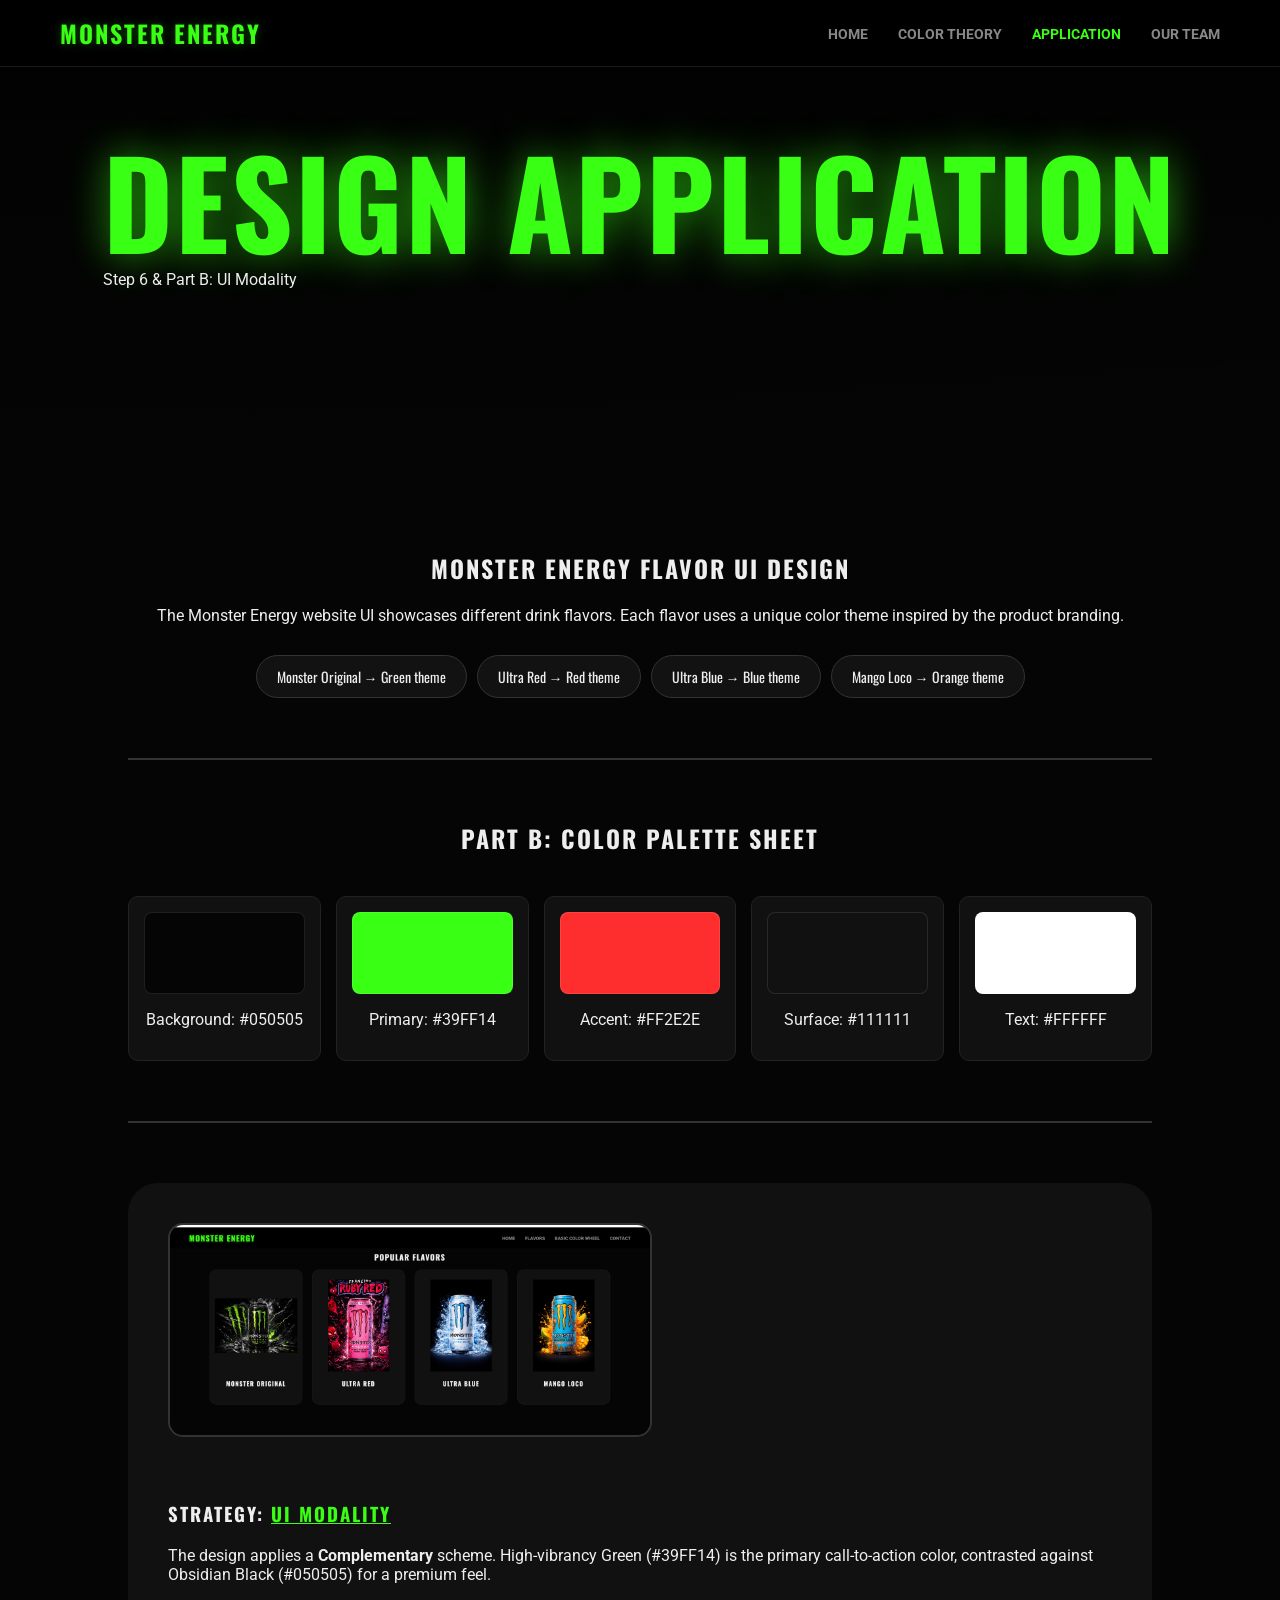
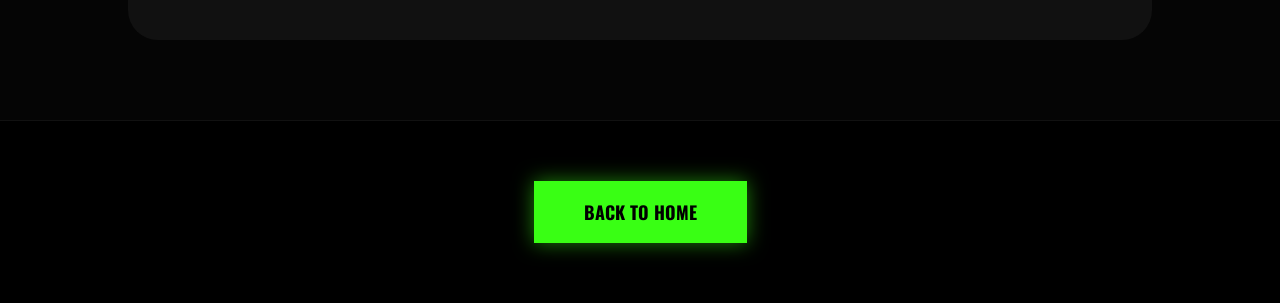
==== application.html @ ae4d070b "Add team and application pages, update navigation links, and configure live server settings" ====
<!DOCTYPE html>
<html lang="en">
<head>
    <meta charset="UTF-8">
    <meta name="viewport" content="width=device-width, initial-scale=1.0">
    <title>Monster Lab | Application</title>
    <link rel="stylesheet" href="style.css">
</head>
<body class="theory-body">

<nav>
    <div class="logo"><h2>Monster Energy</h2></div>
    <ul>
        <li><a href="index.html">Home</a></li>
        <li><a href="colors.html">Color Theory</a></li>
        <li><a href="application.html" style="color: #39ff14;">Application</a></li>
        <li><a href="team.html">Our Team</a></li>
    </ul>
</nav>

<section class="theory-hero" style="height: 50vh;">
    <div class="hero-content">
        <h1 class="glow-text">Design Application</h1>
        <p>Step 6 & Part B: UI Modality</p>
    </div>
</section>

<section class="theory-main">
    <div class="analysis-section">
        <h2 class="section-title">Monster Energy Flavor UI Design</h2>
        <p class="theory-intro">
            The Monster Energy website UI showcases different drink flavors. Each flavor uses a unique color theme inspired by the product branding.
        </p>
        <div class="flavor-pills">
            <span class="pill green">Monster Original → Green theme</span>
            <span class="pill red">Ultra Red → Red theme</span>
            <span class="pill blue">Ultra Blue → Blue theme</span>
            <span class="pill orange">Mango Loco → Orange theme</span>
        </div>
    </div>

    <hr class="jagged-divider">

    <h2 class="section-title">Part B: Color Palette Sheet</h2>
    <div class="palette-grid">
        <div class="palette-item"><div class="color-block" style="background: #050505;"></div><p>Background: #050505</p></div>
        <div class="palette-item"><div class="color-block" style="background: #39FF14;"></div><p>Primary: #39FF14</p></div>
        <div class="palette-item"><div class="color-block" style="background: #FF2E2E;"></div><p>Accent: #FF2E2E</p></div>
        <div class="palette-item"><div class="color-block" style="background: #111111;"></div><p>Surface: #111111</p></div>
        <div class="palette-item"><div class="color-block" style="background: #FFFFFF;"></div><p>Text: #FFFFFF</p></div>
    </div>

    <hr class="jagged-divider">

    <div class="analysis-flex">
        <div class="ss-box"><img src="images/site-screenshot.png" class="ss-img"></div>
        <div class="analysis-content">
            <h3>Strategy: <span class="highlight">UI Modality</span></h3>
            <p>The design applies a <strong>Complementary</strong> scheme. High-vibrancy Green (#39FF14) is the primary call-to-action color, contrasted against Obsidian Black (#050505) for a premium feel.</p>
        </div>
    </div>
</section>

<footer>
    <a href="index.html" class="pulse-btn">Back to Home</a>
</footer>

</body>
</html>
---- style.css ----
/* 1. SETUP & FONTS */
@import url('https://fonts.googleapis.com/css2?family=Oswald:wght@500;700&family=Roboto:wght@400;700&display=swap');

body {
    margin: 0;
    font-family: 'Roboto', sans-serif;
    background: #050505;
    color: #eeeeee;
    overflow-x: hidden;
    scroll-behavior: smooth;
}

h1, h2, h3, h4 {
    font-family: 'Oswald', sans-serif;
    text-transform: uppercase;
    letter-spacing: 2px;
}

/* 2. NAVIGATION */
nav {
    display: flex;
    justify-content: space-between;
    align-items: center;
    padding: 15px 60px;
    background: rgba(0, 0, 0, 0.9);
    backdrop-filter: blur(15px);
    position: fixed;
    width: 100%;
    box-sizing: border-box;
    top: 0;
    z-index: 1000;
    border-bottom: 1px solid rgba(255, 255, 255, 0.1);
}

nav h2 { color: #39ff14; font-size: 24px; margin: 0; text-shadow: 0 0 10px rgba(57, 255, 20, 0.3); }

nav ul { display: flex; gap: 30px; list-style: none; margin: 0; }

nav ul li a {
    text-decoration: none;
    font-weight: 700;
    font-size: 14px;
    color: #888;
    transition: 0.3s ease;
    text-transform: uppercase;
}

nav ul li:nth-child(1) a:hover { color: #39ff14; text-shadow: 0 0 10px #39ff14; }
nav ul li:nth-child(2) a:hover { color: #1e90ff; text-shadow: 0 0 10px #1e90ff; }
nav ul li:nth-child(3) a:hover { color: #ff8c00; text-shadow: 0 0 10px #ff8c00; }
nav ul li:nth-child(4) a:hover { color: #ff2e2e; text-shadow: 0 0 10px #ff2e2e; }

/* 3. HERO & THEORY HERO */
.hero, .theory-hero {
    position: relative;
    height: 100vh;
    display: flex;
    align-items: center;
    justify-content: center;
    overflow: hidden;
    clip-path: polygon(0 0, 100% 0, 100% 92%, 0% 100%);
}

.theory-hero {
    height: 60vh;
    background: linear-gradient(rgba(0,0,0,0.7), #050505);
    clip-path: polygon(0 0, 100% 0, 100% 80%, 0% 100%);
}

.hero-video {
    position: absolute;
    top: 50%;
    left: 50%;
    min-width: 100%;
    min-height: 100%;
    transform: translate(-50%, -50%);
    object-fit: cover;
    z-index: -2;
}

.hero h1, .glow-text {
    font-size: clamp(60px, 10vw, 120px);
    color: #39ff14;
    text-shadow: 0 0 40px rgba(57, 255, 20, 0.6);
    margin: 0;
    line-height: 0.9;
}

/* 4. PULSE BUTTON */
.pulse-btn {
    padding: 18px 50px;
    background: #39ff14;
    border: none;
    color: #000;
    font-family: 'Oswald', sans-serif;
    font-weight: 700;
    font-size: 18px;
    text-transform: uppercase;
    cursor: pointer;
    box-shadow: 0 0 20px rgba(57, 255, 20, 0.5);
    transition: 0.3s;
    text-decoration: none;
    display: inline-block;
}

/* 5. THEORY MAIN LAYOUT & IMAGES */
.theory-main { padding: 80px 10%; text-align: center; }

.main-wheel-img {
    max-width: 380px;
    width: 90%;
    height: auto;
    border-radius: 50%;
    margin: 30px auto;
    display: block;
    filter: drop-shadow(0 0 15px rgba(57, 255, 20, 0.4));
}

.theory-grid { display: grid; grid-template-columns: repeat(auto-fit, minmax(300px, 1fr)); gap: 40px; margin-top: 50px; }
.theory-card { background: #111; padding: 40px; border-radius: 20px; border: 1px solid #222; transition: 0.4s; }

.swatch { flex: 1; height: 60px; border-radius: 10px; display: flex; align-items: center; justify-content: center; font-weight: bold; color: #000; font-size: 11px; }
.red { background: #ff2e2e; } .blue { background: #1e90ff; } .yellow { background: #ffee00; }
.green { background: #39ff14; } .orange { background: #ff8c00; } .purple { background: #bf00ff; }

.schemes-container { display: grid; grid-template-columns: repeat(auto-fit, minmax(200px, 1fr)); gap: 20px; }
.scheme-item { background: rgba(255,255,255,0.03); padding: 30px; border-bottom: 3px solid #333; transition: 0.3s; }
.scheme-img { width: 120px; height: 120px; object-fit: contain; margin: 0 auto 15px auto; display: block; }

/* 6. ANALYSIS & APPLICATION SPECIALS */
.analysis-flex { display: flex; gap: 40px; align-items: center; background: #111; padding: 40px; border-radius: 30px; margin-top: 50px; text-align: left; flex-wrap: wrap; }
.ss-img { width: 100%; max-width: 480px; height: auto; border-radius: 15px; border: 2px solid #333; }
.highlight { color: #39ff14; text-decoration: underline; }

.flavor-pills { display: flex; justify-content: center; gap: 10px; flex-wrap: wrap; margin: 30px 0; }
.pill { padding: 10px 20px; border-radius: 50px; font-family: 'Oswald'; font-size: 14px; background: rgba(255,255,255,0.05); border: 1px solid #333; }

.palette-grid { display: grid; grid-template-columns: repeat(auto-fit, minmax(140px, 1fr)); gap: 15px; margin: 40px 0; }
.palette-item { background: #111; padding: 15px; border-radius: 10px; border: 1px solid #222; text-align: center; }
.color-block { height: 80px; border-radius: 8px; margin-bottom: 10px; border: 1px solid rgba(255,255,255,0.1); }

/* 7. FLAVORS (Index Page) */
.flavors { padding: 120px 20px; text-align: center; }
.cards { display: flex; justify-content: center; gap: 30px; flex-wrap: wrap; perspective: 1000px; }
.card { width: 250px; background: #111; border-radius: 20px; padding: 30px 15px; border: 1px solid #222; transition: 0.5s; }
.card img { width: 100%; height: 280px; object-fit: contain; }
.card:hover { transform: translateY(-20px) rotateX(10deg); border-color: #39ff14; }

footer { padding: 60px 20px; text-align: center; background: #000; border-top: 1px solid #111; }

.jagged-divider { border: 0; height: 2px; background: #333; margin: 60px 0; }

/* =========================================
   ADDITION FOR TEAM.HTML (CREATOR PAGE) 
   ========================================= */

.team-section {
    padding: 150px 20px 100px;
    display: flex;
    justify-content: center;
    align-items: center;
    min-height: 80vh;
}

.profile-card {
    background: #111;
    border: 1px solid #222;
    border-radius: 20px;
    width: 100%;
    max-width: 700px;
    padding: 30px;
    position: relative;
    overflow: hidden;
    transition: 0.5s ease-in-out;
    box-shadow: 0 20px 50px rgba(0,0,0,0.5);
}

.profile-card:hover {
    border-color: #39ff14;
    box-shadow: 0 0 30px rgba(57, 255, 20, 0.2);
    transform: translateY(-5px);
}

.profile-header {
    display: flex;
    align-items: center;
    gap: 10px;
    font-family: monospace;
    color: #39ff14;
    font-size: 12px;
    margin-bottom: 30px;
}

.status-dot {
    width: 8px;
    height: 8px;
    background: #39ff14;
    border-radius: 50%;
    animation: statusPulse 1.5s infinite;
}

.profile-content {
    display: flex;
    gap: 40px;
    align-items: center;
    flex-wrap: wrap;
}

.profile-image img {
    width: 180px;
    height: 180px;
    border-radius: 15px;
    object-fit: cover;
    border: 2px solid #333;
    transition: 0.3s;
}

.profile-card:hover .profile-image img {
    border-color: #39ff14;
}

.profile-info h2 {
    margin: 0;
    font-size: 32px;
    color: #fff;
}

.role {
    color: #39ff14;
    font-weight: bold;
    margin-top: 5px;
    font-size: 14px;
}

.details-grid {
    display: grid;
    grid-template-columns: 1fr 1fr;
    gap: 20px;
    margin-top: 25px;
}

.detail-box label {
    display: block;
    font-size: 10px;
    color: #555;
    text-transform: uppercase;
    letter-spacing: 1px;
}

.detail-box p {
    margin: 5px 0 0;
    font-size: 14px;
    font-weight: bold;
    color: #bbb;
}

.profile-footer {
    margin-top: 40px;
    padding-top: 20px;
    border-top: 1px solid #222;
    font-size: 11px;
    color: #444;
    font-family: monospace;
}

@keyframes statusPulse {
    0% { opacity: 1; transform: scale(1); }
    50% { opacity: 0.5; transform: scale(1.2); }
    100% { opacity: 1; transform: scale(1); }
}

@media (max-width: 600px) {
    .profile-content { justify-content: center; text-align: center; }
    .details-grid { grid-template-columns: 1fr; }
}
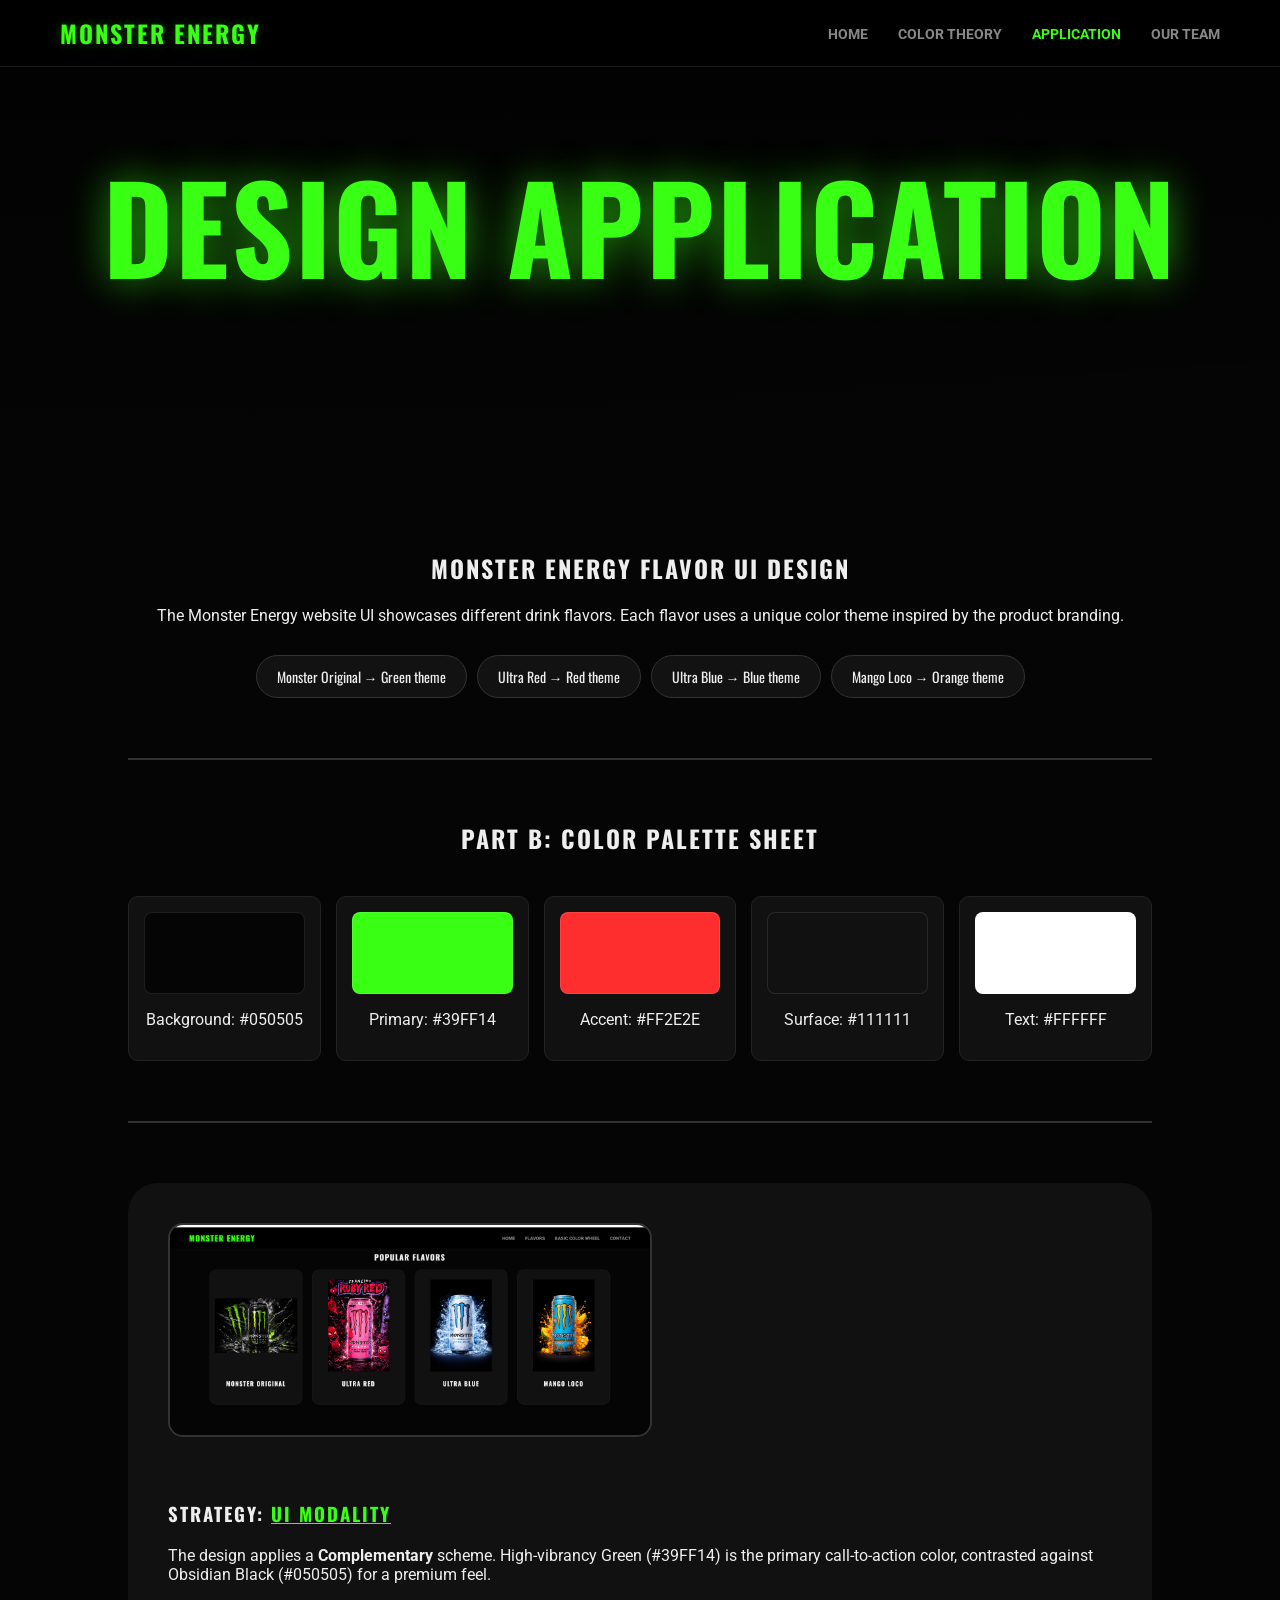
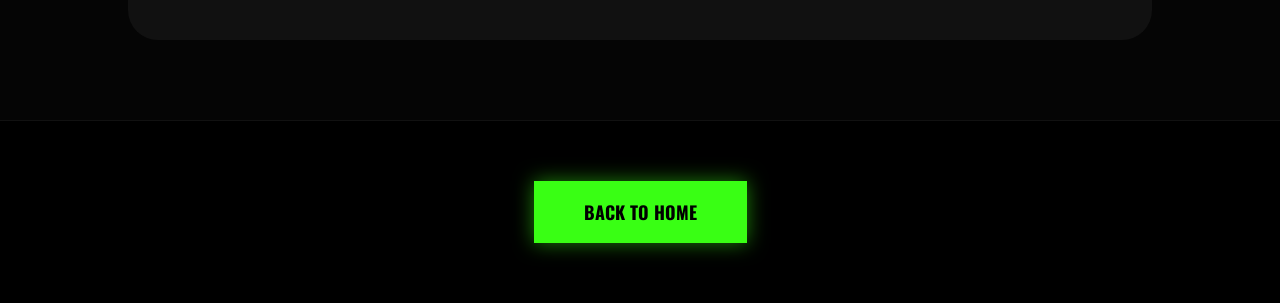
==== commit 47477f82: "Remove unnecessary text from application and team pages, update project description" ====
--- a/application.html
+++ b/application.html
@@ -21,7 +21,6 @@
 <section class="theory-hero" style="height: 50vh;">
     <div class="hero-content">
         <h1 class="glow-text">Design Application</h1>
-        <p>Step 6 & Part B: UI Modality</p>
     </div>
 </section>
 
